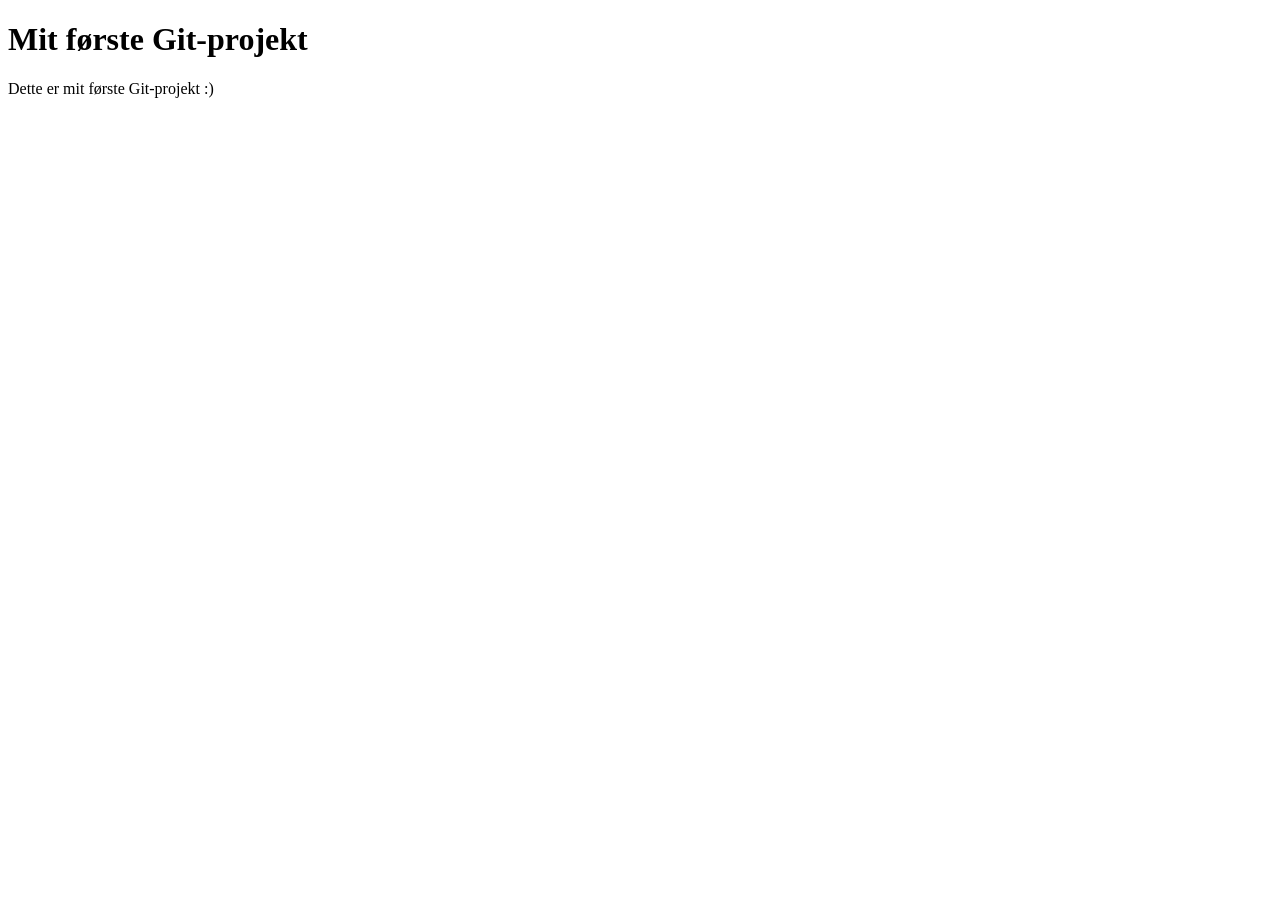
==== index.html @ 790ccac8 "Første version" ====
<!DOCTYPE html>
<html lang="en">
<head>
    <meta charset="UTF-8">
    <title>Title</title>
</head>
<body>

<h1> Mit første Git-projekt </h1>
<p> Dette er mit første Git-projekt :) </p>
</body>
</html>
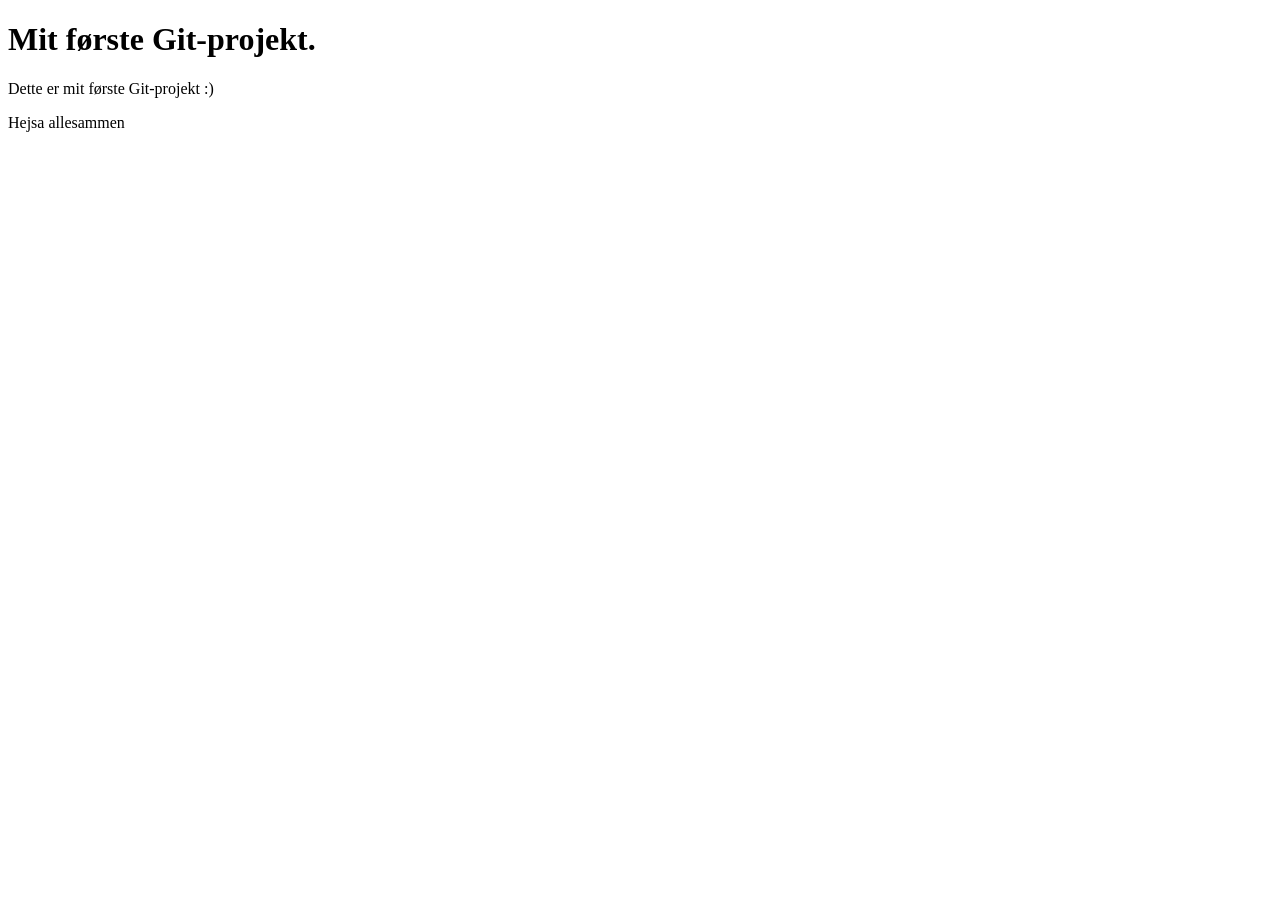
==== commit 5c962f22: "Tilføjet velkomsttekst" ====
--- a/index.html
+++ b/index.html
@@ -6,7 +6,8 @@
 </head>
 <body>
 
-<h1> Mit første Git-projekt </h1>
+<h1>Mit første Git-projekt.</h1>
 <p> Dette er mit første Git-projekt :) </p>
+<p> Hejsa allesammen </p>
 </body>
 </html>
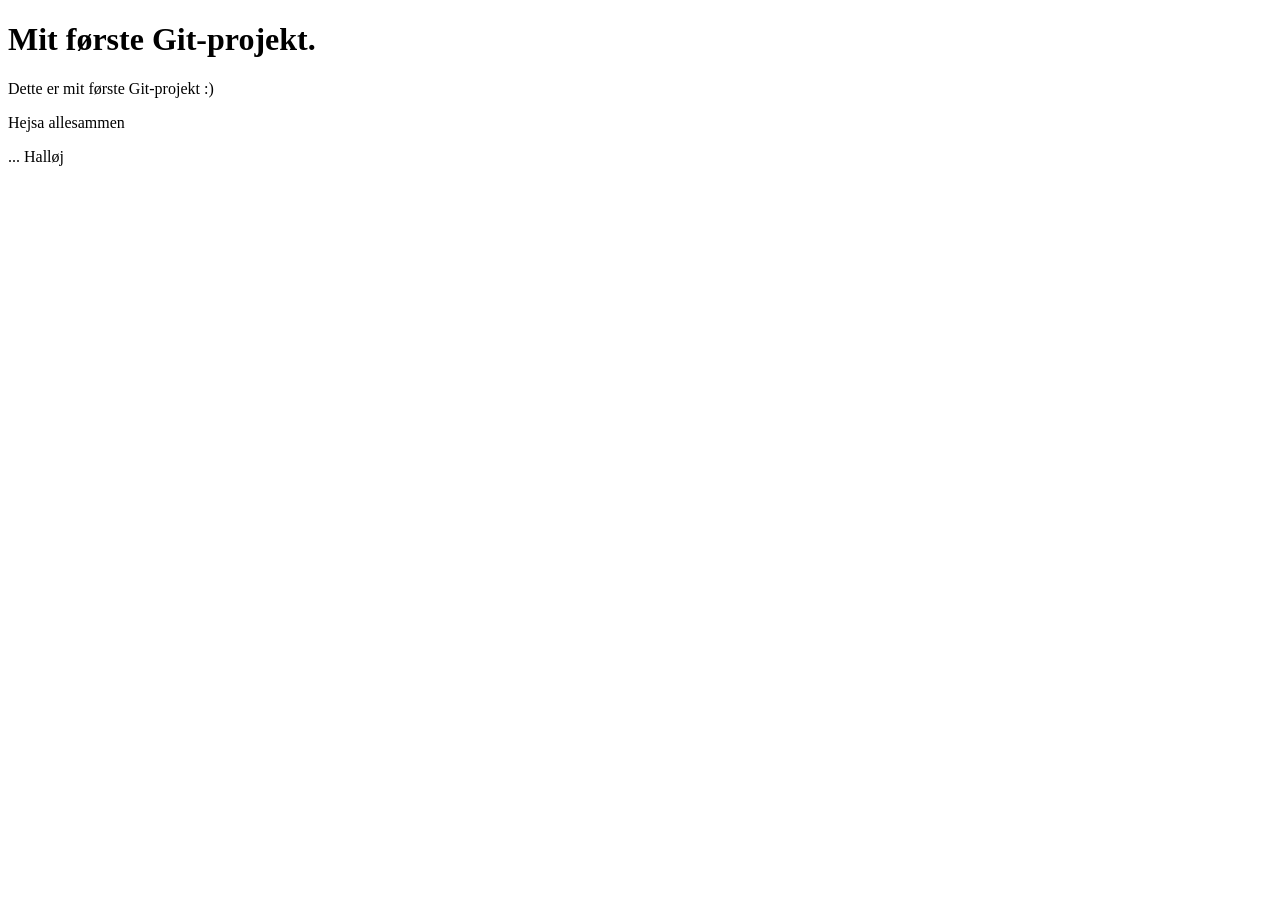
==== commit 62713799: "Lille ekstra ting" ====
--- a/index.html
+++ b/index.html
@@ -9,5 +9,6 @@
 <h1>Mit første Git-projekt.</h1>
 <p> Dette er mit første Git-projekt :) </p>
 <p> Hejsa allesammen </p>
+<p> ... Halløj</p>
 </body>
 </html>
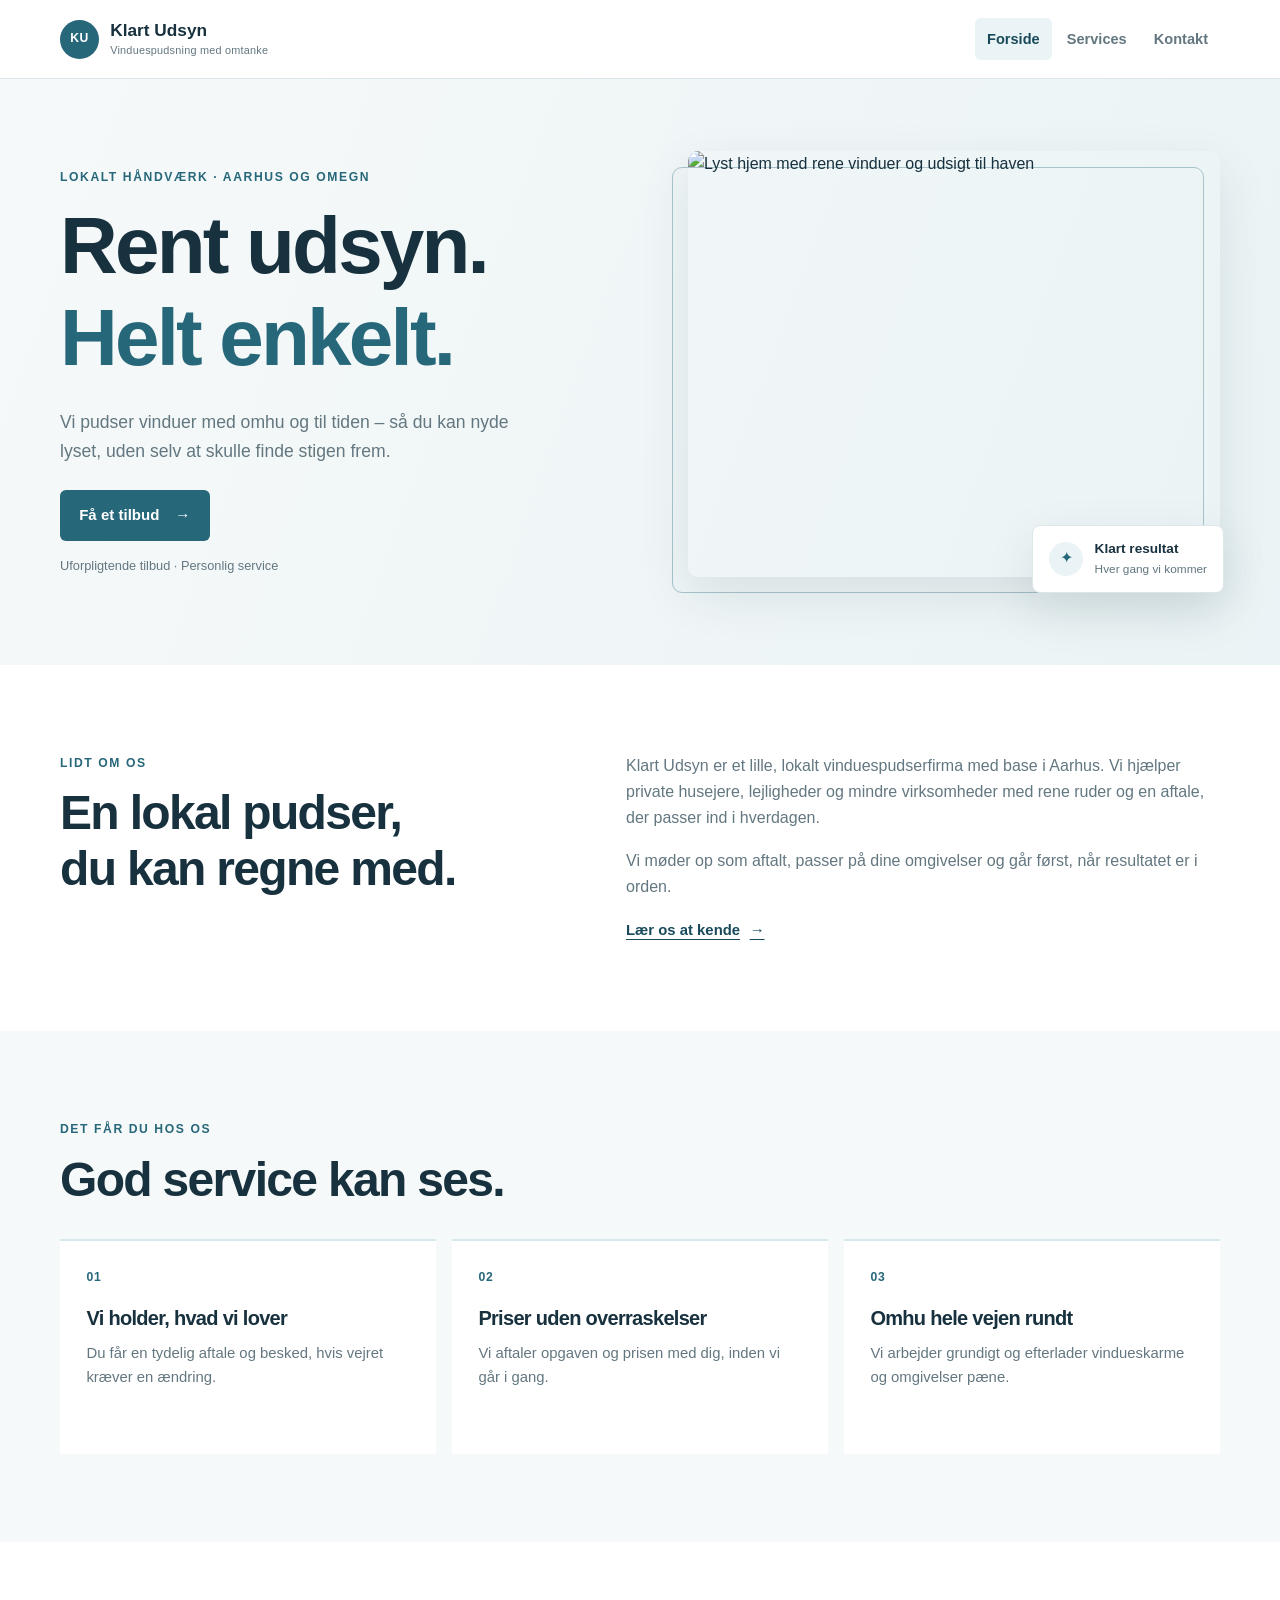
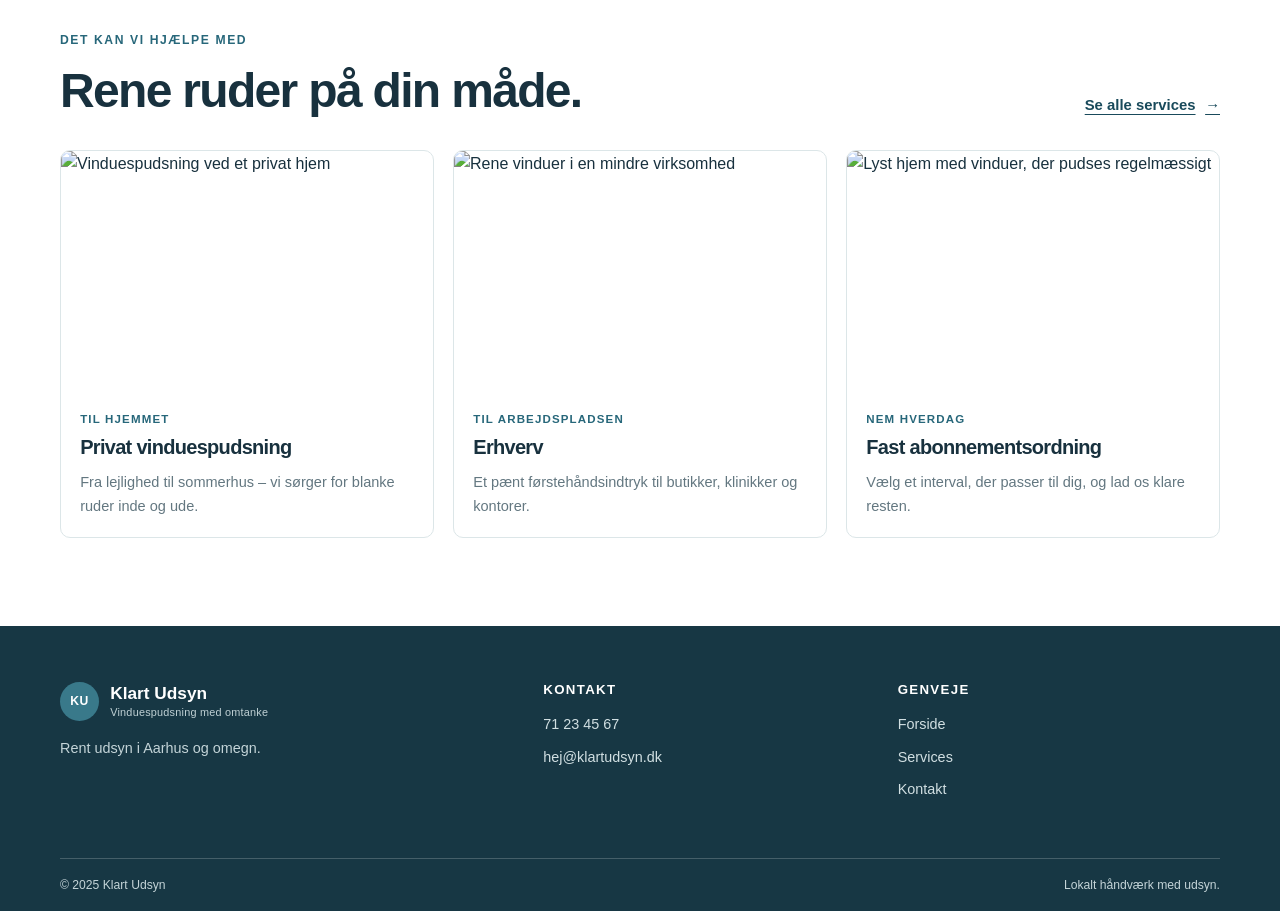
==== commit 52bdea39: "Nyt website til vinduspudseren" ====
--- a/index.html
+++ b/index.html
@@ -1,14 +1,80 @@
 <!DOCTYPE html>
-<html lang="en">
+<html lang="da">
 <head>
     <meta charset="UTF-8">
-    <title>Title</title>
+    <meta name="viewport" content="width=device-width, initial-scale=1.0">
+    <meta name="description" content="Klart Udsyn tilbyder grundig vinduespudsning til private og mindre virksomheder i Aarhus og omegn.">
+    <title>Klart Udsyn | Vinduespudsning i Aarhus og omegn</title>
+    <link rel="stylesheet" href="css/styles.css">
 </head>
 <body>
+    <!-- Sidens header og navigation -->
+    <header class="site-header">
+        <div class="container header-content">
+            <a class="brand" href="index.html" aria-label="Klart Udsyn – forsiden"><span class="brand-mark" aria-hidden="true">KU</span><span>Klart Udsyn<small>Vinduespudsning med omtanke</small></span></a>
+            <nav class="main-navigation" aria-label="Hovednavigation">
+                <a href="index.html" aria-current="page">Forside</a>
+                <a href="services.html">Services</a>
+                <a href="contact.html">Kontakt</a>
+            </nav>
+        </div>
+    </header>
 
-<h1>Mit første Git-projekt.</h1>
-<p> Dette er mit første Git-projekt :) </p>
-<p> Hejsa allesammen </p>
-<p> ... Halløj</p>
+    <main>
+        <!-- Velkomst og hovedbudskab -->
+        <section class="hero">
+            <div class="container hero-grid">
+                <div class="hero-copy">
+                    <p class="eyebrow">Lokalt håndværk · Aarhus og omegn</p>
+                    <h1>Rent udsyn.<br><span>Helt enkelt.</span></h1>
+                    <p class="hero-intro">Vi pudser vinduer med omhu og til tiden – så du kan nyde lyset, uden selv at skulle finde stigen frem.</p>
+                    <a class="button button-primary" href="contact.html">Få et tilbud <span aria-hidden="true">→</span></a>
+                    <p class="hero-note">Uforpligtende tilbud · Personlig service</p>
+                </div>
+                <div class="hero-image-wrap">
+                    <img class="hero-image" src="https://placehold.co/1200x850?text=Vinduespudsning+i+et+lyst+hjem" alt="Lyst hjem med rene vinduer og udsigt til haven">
+                    <div class="image-caption"><span class="caption-icon" aria-hidden="true">✦</span><span><strong>Klart resultat</strong><small>Hver gang vi kommer</small></span></div>
+                </div>
+            </div>
+        </section>
+
+        <!-- Kort præsentation af virksomheden -->
+        <section class="section about-section">
+            <div class="container about-grid">
+                <div><p class="eyebrow">Lidt om os</p><h2>En lokal pudser,<br>du kan regne med.</h2></div>
+                <div class="about-copy"><p>Klart Udsyn er et lille, lokalt vinduespudserfirma med base i Aarhus. Vi hjælper private husejere, lejligheder og mindre virksomheder med rene ruder og en aftale, der passer ind i hverdagen.</p><p>Vi møder op som aftalt, passer på dine omgivelser og går først, når resultatet er i orden.</p><a class="text-link" href="contact.html">Lær os at kende <span aria-hidden="true">→</span></a></div>
+            </div>
+        </section>
+
+        <!-- Tre grunde til at vælge Klart Udsyn -->
+        <section class="section benefits-section">
+            <div class="container">
+                <div class="section-heading"><p class="eyebrow">Det får du hos os</p><h2>God service kan ses.</h2></div>
+                <div class="benefits">
+                    <article class="benefit-card"><span class="benefit-number">01</span><h3>Vi holder, hvad vi lover</h3><p>Du får en tydelig aftale og besked, hvis vejret kræver en ændring.</p></article>
+                    <article class="benefit-card"><span class="benefit-number">02</span><h3>Priser uden overraskelser</h3><p>Vi aftaler opgaven og prisen med dig, inden vi går i gang.</p></article>
+                    <article class="benefit-card"><span class="benefit-number">03</span><h3>Omhu hele vejen rundt</h3><p>Vi arbejder grundigt og efterlader vindueskarme og omgivelser pæne.</p></article>
+                </div>
+            </div>
+        </section>
+
+        <!-- Udvalgte services -->
+        <section class="section services-preview">
+            <div class="container">
+                <div class="section-heading heading-row"><div><p class="eyebrow">Det kan vi hjælpe med</p><h2>Rene ruder på din måde.</h2></div><a class="text-link" href="services.html">Se alle services <span aria-hidden="true">→</span></a></div>
+                <div class="preview-grid">
+                    <article class="preview-card"><img src="https://placehold.co/800x560?text=Privat+vinduespudsning" alt="Vinduespudsning ved et privat hjem"><div><p class="card-label">Til hjemmet</p><h3>Privat vinduespudsning</h3><p>Fra lejlighed til sommerhus – vi sørger for blanke ruder inde og ude.</p></div></article>
+                    <article class="preview-card"><img src="https://placehold.co/800x560?text=Erhvervsvinduespudsning" alt="Rene vinduer i en mindre virksomhed"><div><p class="card-label">Til arbejdspladsen</p><h3>Erhverv</h3><p>Et pænt førstehåndsindtryk til butikker, klinikker og kontorer.</p></div></article>
+                    <article class="preview-card"><img src="https://placehold.co/800x560?text=Fast+aftale" alt="Lyst hjem med vinduer, der pudses regelmæssigt"><div><p class="card-label">Nem hverdag</p><h3>Fast abonnementsordning</h3><p>Vælg et interval, der passer til dig, og lad os klare resten.</p></div></article>
+                </div>
+            </div>
+        </section>
+    </main>
+
+    <!-- Fælles footer -->
+    <footer class="site-footer">
+        <div class="container footer-main"><div class="footer-brand"><a class="brand brand-light" href="index.html"><span class="brand-mark" aria-hidden="true">KU</span><span>Klart Udsyn<small>Vinduespudsning med omtanke</small></span></a><p>Rent udsyn i Aarhus og omegn.</p></div><div class="footer-contact"><h2>Kontakt</h2><a href="tel:+4571234567">71 23 45 67</a><a href="mailto:hej@klartudsyn.dk">hej@klartudsyn.dk</a></div><nav class="footer-links" aria-label="Footer navigation"><h2>Genveje</h2><a href="index.html">Forside</a><a href="services.html">Services</a><a href="contact.html">Kontakt</a></nav></div>
+        <div class="container footer-bottom"><span>© 2025 Klart Udsyn</span><span>Lokalt håndværk med udsyn.</span></div>
+    </footer>
 </body>
-</html>+</html>
--- a/css/styles.css
+++ b/css/styles.css
@@ -0,0 +1,192 @@
+/* Grundlæggende farver, afstande og typografi */
+:root {
+    color-scheme: light;
+    --color-ink: #18313e;
+    --color-muted: #637780;
+    --color-blue: #27677a;
+    --color-blue-dark: #194a5b;
+    --color-blue-pale: #eaf3f5;
+    --color-sky: #d6e9ed;
+    --color-line: #dce6e8;
+    --color-paper: #ffffff;
+    --color-soft: #f6f9f9;
+    --space-1: .5rem;
+    --space-2: 1rem;
+    --space-3: 1.5rem;
+    --space-4: 2rem;
+    --space-5: 3rem;
+    --space-6: 4.5rem;
+    --content-width: 1160px;
+    --radius: 10px;
+    --shadow: 0 18px 50px rgba(24, 49, 62, .10);
+}
+
+* { box-sizing: border-box; }
+html { scroll-behavior: smooth; }
+body { margin: 0; background: var(--color-paper); color: var(--color-ink); font-family: "Aptos", "Segoe UI", Arial, sans-serif; font-size: 1rem; line-height: 1.65; }
+img { display: block; max-width: 100%; }
+a { color: inherit; }
+a:focus-visible, button:focus-visible, input:focus-visible, select:focus-visible, textarea:focus-visible { outline: 3px solid #d28a38; outline-offset: 3px; }
+.container { width: min(var(--content-width), calc(100% - 2.5rem)); margin-inline: auto; }
+.section { padding-block: var(--space-6); }
+.eyebrow { margin: 0 0 .8rem; color: var(--color-blue); font-size: .76rem; font-weight: 750; letter-spacing: .13em; text-transform: uppercase; }
+h1, h2, h3, p { margin-top: 0; }
+h1, h2, h3 { line-height: 1.15; letter-spacing: -.035em; }
+h1 { margin-bottom: var(--space-3); font-size: clamp(2.65rem, 9vw, 5rem); font-weight: 720; }
+h1 span { color: var(--color-blue); }
+h2 { margin-bottom: var(--space-3); font-size: clamp(2rem, 5vw, 3rem); font-weight: 700; }
+h3 { margin-bottom: .65rem; font-size: 1.25rem; }
+
+/* Header og hovednavigation */
+.site-header { position: relative; z-index: 2; background: var(--color-paper); border-bottom: 1px solid var(--color-line); }
+.header-content { display: flex; min-height: 78px; flex-direction: column; align-items: center; justify-content: center; gap: .5rem; padding-block: .8rem; }
+.brand { display: inline-flex; align-items: center; gap: .7rem; color: var(--color-ink); font-size: 1.08rem; font-weight: 750; line-height: 1.1; text-decoration: none; }
+.brand small { display: block; margin-top: .28rem; color: var(--color-muted); font-size: .68rem; font-weight: 500; letter-spacing: .02em; }
+.brand-mark { display: grid; width: 39px; height: 39px; place-items: center; border-radius: 50%; background: var(--color-blue); color: white; font-size: .76rem; letter-spacing: .03em; }
+.main-navigation { display: flex; align-items: center; gap: .2rem; }
+.main-navigation a { padding: .55rem .75rem; border-radius: 6px; color: var(--color-muted); font-size: .91rem; font-weight: 600; text-decoration: none; transition: background .18s ease, color .18s ease; }
+.main-navigation a:hover, .main-navigation a[aria-current="page"] { background: var(--color-blue-pale); color: var(--color-blue-dark); }
+
+/* Knapper og fremhævede links */
+.button { display: inline-flex; min-height: 49px; align-items: center; justify-content: center; gap: 1rem; padding: .8rem 1.2rem; border: 0; border-radius: 6px; font: inherit; font-size: .94rem; font-weight: 700; text-decoration: none; cursor: pointer; transition: background .2s ease, transform .2s ease; }
+.button:hover { transform: translateY(-2px); }
+.button-primary { background: var(--color-blue); color: #fff; }
+.button-primary:hover { background: var(--color-blue-dark); }
+.button-light { background: white; color: var(--color-blue-dark); }
+.button-light:hover { background: var(--color-blue-pale); }
+.text-link { display: inline-flex; align-items: center; gap: .6rem; color: var(--color-blue-dark); font-size: .93rem; font-weight: 700; text-decoration-thickness: 1px; text-underline-offset: 4px; }
+.text-link:hover { color: var(--color-blue); }
+
+/* Forsidens hero */
+.hero { overflow: hidden; background: linear-gradient(110deg, var(--color-soft) 0%, var(--color-blue-pale) 100%); }
+.hero-grid { display: grid; align-items: center; gap: var(--space-5); padding-block: var(--space-5); }
+.hero-copy { max-width: 570px; }
+.hero-intro { max-width: 490px; margin-bottom: var(--space-3); color: var(--color-muted); font-size: 1.1rem; }
+.hero-note { margin: .9rem 0 0; color: var(--color-muted); font-size: .8rem; }
+.hero-image-wrap { position: relative; padding: 0 0 1rem 1rem; }
+.hero-image-wrap::before { position: absolute; inset: 1rem 1rem 0 0; border: 1px solid rgba(39, 103, 122, .35); border-radius: var(--radius); content: ""; }
+.hero-image { position: relative; width: 100%; min-height: 260px; aspect-ratio: 1.3; border-radius: var(--radius); object-fit: cover; box-shadow: var(--shadow); }
+.image-caption { position: absolute; right: -.25rem; bottom: 0; display: flex; align-items: center; gap: .7rem; padding: .75rem 1rem; border: 1px solid var(--color-line); border-radius: 8px; background: white; box-shadow: var(--shadow); }
+.caption-icon { display: grid; width: 34px; height: 34px; place-items: center; border-radius: 50%; background: var(--color-blue-pale); color: var(--color-blue); }
+.image-caption strong, .image-caption small { display: block; }
+.image-caption strong { font-size: .85rem; }
+.image-caption small { color: var(--color-muted); font-size: .74rem; }
+
+/* Virksomhedspræsentation */
+.about-grid { display: grid; gap: var(--space-3); }
+.about-grid h2 { margin-bottom: 0; }
+.about-copy { max-width: 590px; color: var(--color-muted); }
+.about-copy p { margin-bottom: 1rem; }
+
+/* Fordele */
+.benefits-section { background: var(--color-soft); }
+.section-heading { margin-bottom: var(--space-4); }
+.section-heading h2 { margin-bottom: 0; }
+.benefits { display: grid; gap: 1rem; }
+.benefit-card { padding: 1.4rem 1.3rem; border-top: 2px solid var(--color-sky); background: white; }
+.benefit-number { display: block; margin-bottom: 1.25rem; color: var(--color-blue); font-size: .76rem; font-weight: 750; letter-spacing: .08em; }
+.benefit-card p { max-width: 320px; margin-bottom: 0; color: var(--color-muted); font-size: .93rem; }
+
+/* Udvalgte services på forsiden */
+.heading-row { display: flex; flex-direction: column; align-items: flex-start; gap: 1rem; }
+.preview-grid { display: grid; gap: 1.2rem; }
+.preview-card { overflow: hidden; border: 1px solid var(--color-line); border-radius: var(--radius); background: white; }
+.preview-card img { width: 100%; aspect-ratio: 1.55; object-fit: cover; }
+.preview-card > div { padding: 1.2rem; }
+.preview-card p:not(.card-label) { margin-bottom: 0; color: var(--color-muted); font-size: .91rem; }
+.card-label { margin-bottom: .45rem; color: var(--color-blue); font-size: .72rem; font-weight: 750; letter-spacing: .1em; text-transform: uppercase; }
+
+/* Fælles introduktion til undersider */
+.page-intro { background: var(--color-blue-pale); }
+.page-intro-content { max-width: 760px; padding-block: var(--space-5); }
+.page-intro h1 { font-size: clamp(2.6rem, 8vw, 4.3rem); }
+.page-intro-content > p:last-child { max-width: 610px; margin-bottom: 0; color: var(--color-muted); font-size: 1.08rem; }
+
+/* Serviceside */
+.service-list .container { display: grid; gap: var(--space-6); }
+.service-detail { display: grid; align-items: center; gap: var(--space-3); }
+.service-photo img { width: 100%; aspect-ratio: 1.4; border-radius: var(--radius); object-fit: cover; }
+.service-copy h2 { font-size: clamp(1.8rem, 5vw, 2.45rem); }
+.service-copy > p:not(.eyebrow) { color: var(--color-muted); }
+.feature-list { display: grid; gap: .55rem; margin: 1.2rem 0 1.5rem; padding: 0; list-style: none; }
+.feature-list li { position: relative; padding-left: 1.5rem; color: var(--color-ink); font-size: .92rem; }
+.feature-list li::before { position: absolute; left: 0; color: var(--color-blue); content: "✓"; font-weight: 800; }
+.cta-section { padding-block: var(--space-5); background: var(--color-blue-dark); color: white; }
+.cta-content { display: flex; flex-direction: column; align-items: flex-start; gap: 1.5rem; }
+.cta-section .eyebrow { color: #c5e2e7; }
+.cta-section h2 { margin-bottom: .7rem; font-size: clamp(1.8rem, 5vw, 2.5rem); }
+.cta-section p:not(.eyebrow) { margin-bottom: 0; color: #e1edef; }
+
+/* Kontaktside og formular */
+.contact-grid { display: grid; gap: var(--space-5); }
+.contact-details > p:not(.eyebrow) { color: var(--color-muted); }
+.contact-list { display: grid; gap: 1.15rem; margin: var(--space-4) 0 0; }
+.contact-list div { padding-bottom: 1rem; border-bottom: 1px solid var(--color-line); }
+.contact-list dt { margin-bottom: .2rem; color: var(--color-blue); font-size: .75rem; font-weight: 750; letter-spacing: .08em; text-transform: uppercase; }
+.contact-list dd { margin: 0; font-size: .95rem; }
+.contact-list a { color: var(--color-ink); text-decoration-thickness: 1px; text-underline-offset: 3px; }
+.form-panel { padding: 1.25rem; border: 1px solid var(--color-line); border-radius: var(--radius); background: var(--color-soft); }
+.form-panel h2 { font-size: clamp(1.8rem, 5vw, 2.35rem); }
+.form-intro { color: var(--color-muted); font-size: .9rem; }
+.contact-form { display: grid; gap: 1rem; margin-top: 1.4rem; }
+.form-row { display: grid; gap: 1rem; }
+.form-field { display: grid; gap: .38rem; }
+.form-field label { font-size: .84rem; font-weight: 700; }
+.form-field input, .form-field select, .form-field textarea { width: 100%; min-height: 47px; padding: .7rem .75rem; border: 1px solid #cbd9dc; border-radius: 5px; background: white; color: var(--color-ink); font: inherit; font-size: .9rem; }
+.form-field textarea { min-height: 130px; resize: vertical; }
+.form-field input::placeholder, .form-field textarea::placeholder { color: #86979d; }
+.contact-form .button { justify-self: start; }
+.quote-tip { padding-top: 0; }
+.quote-tip-inner { display: flex; align-items: flex-start; gap: 1rem; padding: 1.4rem; border-radius: var(--radius); background: var(--color-blue-pale); }
+.tip-icon { display: grid; flex: 0 0 32px; width: 32px; height: 32px; place-items: center; border-radius: 50%; background: white; color: var(--color-blue); font-weight: 800; }
+.quote-tip h2 { margin-bottom: .5rem; font-size: 1.2rem; }
+.quote-tip p { margin-bottom: 0; color: var(--color-muted); font-size: .92rem; }
+
+/* Fælles footer */
+.site-footer { background: #173744; color: white; }
+.footer-main { display: grid; gap: var(--space-4); padding-block: var(--space-5); }
+.brand-light { color: white; }
+.brand-light small { color: #bfd0d4; }
+.brand-light .brand-mark { background: #39798a; }
+.footer-brand > p { margin: 1rem 0 0; color: #c4d4d8; font-size: .9rem; }
+.footer-contact, .footer-links { display: flex; flex-direction: column; align-items: flex-start; gap: .55rem; }
+.footer-main h2 { margin-bottom: .45rem; font-size: .83rem; letter-spacing: .1em; text-transform: uppercase; }
+.footer-contact a, .footer-links a { color: #d1dfe2; font-size: .9rem; text-decoration: none; }
+.footer-contact a:hover, .footer-links a:hover { color: white; text-decoration: underline; text-underline-offset: 3px; }
+.footer-bottom { display: flex; flex-direction: column; gap: .35rem; padding-block: 1rem; border-top: 1px solid rgba(255, 255, 255, .2); color: #c4d4d8; font-size: .76rem; }
+
+/* Tilpasning til tablet og større skærme */
+@media (min-width: 640px) {
+    .header-content { flex-direction: row; justify-content: space-between; }
+    .benefits, .preview-grid { grid-template-columns: repeat(2, minmax(0, 1fr)); }
+    .benefit-card { padding: 1.65rem; }
+    .heading-row { flex-direction: row; align-items: flex-end; justify-content: space-between; }
+    .service-detail { grid-template-columns: 1fr 1fr; gap: var(--space-4); }
+    .service-detail-reverse .service-photo { order: 2; }
+    .service-detail-reverse .service-copy { order: 1; }
+    .contact-grid { grid-template-columns: .8fr 1.2fr; align-items: start; }
+    .form-panel { padding: 1.7rem; }
+    .form-row { grid-template-columns: 1fr 1fr; }
+    .footer-main { grid-template-columns: 1.4fr 1fr 1fr; }
+    .footer-bottom { flex-direction: row; justify-content: space-between; }
+}
+
+@media (min-width: 900px) {
+    .section { padding-block: 5.5rem; }
+    .hero-grid { grid-template-columns: 1fr 1fr; gap: 4rem; padding-block: 4.5rem; }
+    .hero-image { aspect-ratio: 1.25; }
+    .about-grid { grid-template-columns: .9fr 1.1fr; gap: 5rem; }
+    .benefits, .preview-grid { grid-template-columns: repeat(3, minmax(0, 1fr)); }
+    .benefit-card { min-height: 215px; }
+    .service-detail { gap: 4rem; }
+    .service-list .container { gap: 5.5rem; }
+    .cta-content { flex-direction: row; align-items: center; justify-content: space-between; }
+    .cta-section { padding-block: 3.6rem; }
+    .contact-grid { grid-template-columns: .72fr 1.28fr; gap: 5rem; }
+    .form-panel { padding: 2.2rem; }
+    .footer-main { padding-block: 3.5rem; }
+}
+
+@media (prefers-reduced-motion: reduce) {
+    *, *::before, *::after { scroll-behavior: auto !important; transition-duration: .01ms !important; }
+}
